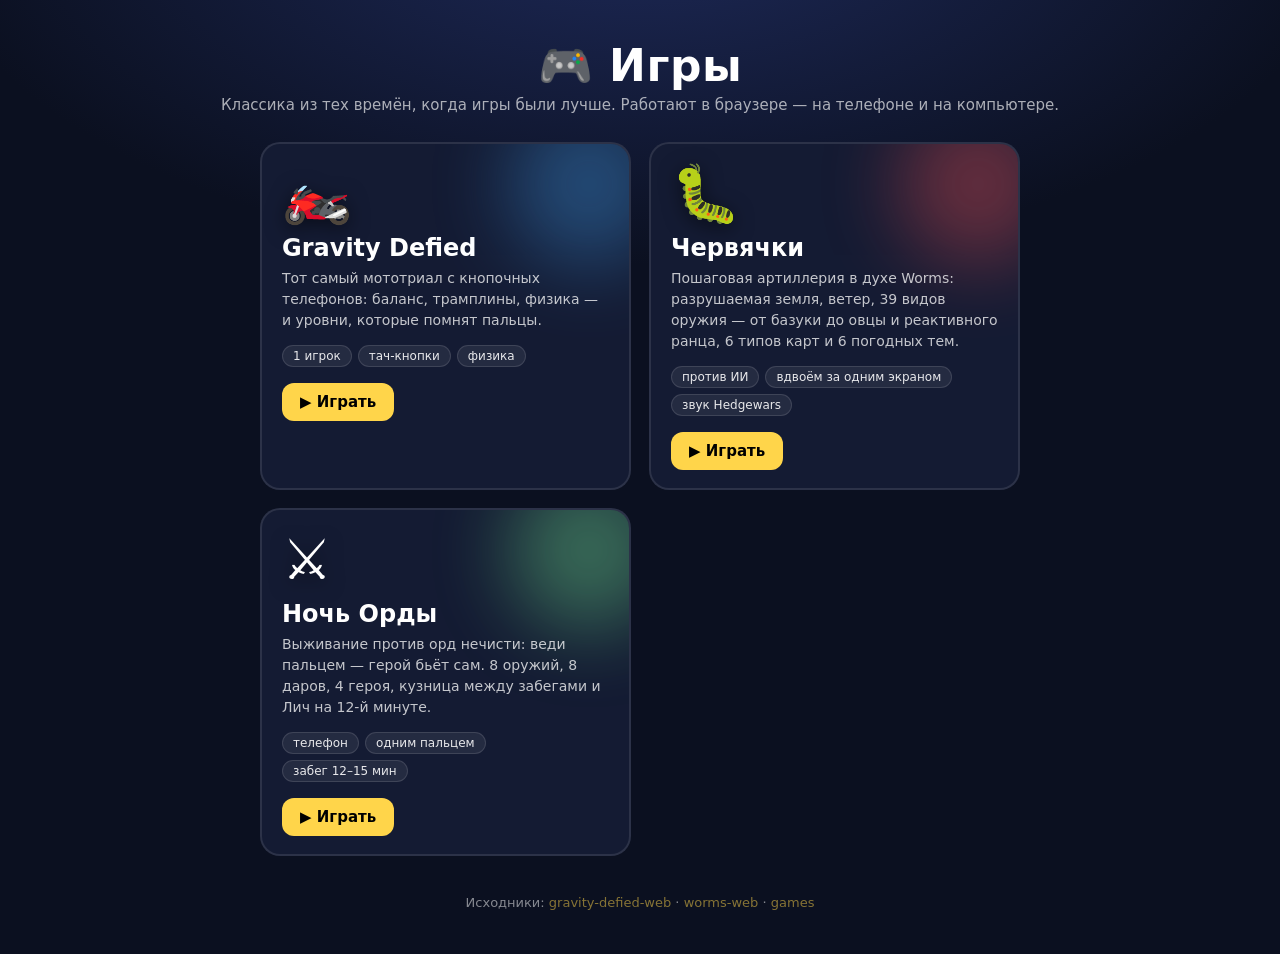
==== index.html @ 0b1fb6f7 "Ночь Орды v1: выживание против орд для телефона Co-Authored-By: Claude Opus 5.5 <noreply@anthropic.c" ====
<!DOCTYPE html>
<html lang="ru">
<head>
<meta charset="utf-8">
<meta name="viewport" content="width=device-width, initial-scale=1, viewport-fit=cover">
<title>🎮 Игры Павла</title>
<style>
  :root{color-scheme:dark}
  *{box-sizing:border-box}
  html,body{margin:0;min-height:100%;background:#0b1020;color:#fff;font-family:system-ui,Segoe UI,Roboto,sans-serif}
  body{display:flex;flex-direction:column;align-items:center;padding:28px 16px 40px;background:radial-gradient(1200px 600px at 50% -10%,#1e2a5a 0%,#0b1020 60%)}
  h1{font-size:clamp(28px,6vw,44px);margin:12px 0 4px;letter-spacing:.5px}
  .sub{opacity:.65;font-size:15px;margin-bottom:28px;text-align:center}
  .grid{display:grid;grid-template-columns:repeat(auto-fit,minmax(280px,1fr));gap:18px;width:min(760px,100%)}
  a.card{display:block;text-decoration:none;color:#fff;background:#141b33;border:2px solid #ffffff1a;border-radius:20px;padding:22px 20px 18px;transition:transform .15s,border-color .15s,box-shadow .15s;position:relative;overflow:hidden}
  a.card:hover,a.card:focus-visible{transform:translateY(-3px);border-color:#ffd54a;box-shadow:0 12px 40px #0008;outline:none}
  a.card:active{transform:translateY(0)}
  .icon{font-size:56px;line-height:1;margin-bottom:12px;filter:drop-shadow(0 4px 10px #0008)}
  .name{font-size:24px;font-weight:700;margin-bottom:6px}
  .desc{opacity:.75;font-size:14px;line-height:1.5;min-height:63px}
  .tags{display:flex;flex-wrap:wrap;gap:6px;margin-top:14px}
  .tag{font-size:12px;background:#ffffff14;border:1px solid #ffffff22;border-radius:999px;padding:3px 10px;opacity:.9}
  .play{display:inline-block;margin-top:16px;background:#ffd54a;color:#000;font-weight:700;border-radius:12px;padding:10px 18px;font-size:15px}
  .glow{position:absolute;right:-40px;top:-40px;width:160px;height:160px;border-radius:50%;filter:blur(40px);opacity:.35;pointer-events:none}
  footer{margin-top:36px;opacity:.5;font-size:13px;text-align:center;line-height:1.7}
  footer a{color:#ffd54a;text-decoration:none}
</style>
</head>
<body>
  <h1>🎮 Игры</h1>
  <div class="sub">Классика из тех времён, когда игры были лучше. Работают в браузере — на телефоне и на компьютере.</div>
  <div class="grid">
    <a class="card" href="https://pavel-ai-dev.github.io/gravity-defied-web/">
      <div class="glow" style="background:#42a5f5"></div>
      <div class="icon">🏍️</div>
      <div class="name">Gravity Defied</div>
      <div class="desc">Тот самый мототриал с кнопочных телефонов: баланс, трамплины, физика — и уровни, которые помнят пальцы.</div>
      <div class="tags"><span class="tag">1 игрок</span><span class="tag">тач-кнопки</span><span class="tag">физика</span></div>
      <span class="play">▶ Играть</span>
    </a>
    <a class="card" href="https://pavel-ai-dev.github.io/worms-web/">
      <div class="glow" style="background:#ff5252"></div>
      <div class="icon">🐛</div>
      <div class="name">Червячки</div>
      <div class="desc">Пошаговая артиллерия в духе Worms: разрушаемая земля, ветер, 39 видов оружия — от базуки до овцы и реактивного ранца, 6 типов карт и 6 погодных тем.</div>
      <div class="tags"><span class="tag">против ИИ</span><span class="tag">вдвоём за одним экраном</span><span class="tag">звук Hedgewars</span></div>
      <span class="play">▶ Играть</span>
    </a>
    <a class="card" href="https://pavel-ai-dev.github.io/games/survivors/">
      <div class="glow" style="background:#7dff9a"></div>
      <div class="icon">⚔️</div>
      <div class="name">Ночь Орды</div>
      <div class="desc">Выживание против орд нечисти: веди пальцем — герой бьёт сам. 8 оружий, 8 даров, 4 героя, кузница между забегами и Лич на 12-й минуте.</div>
      <div class="tags"><span class="tag">телефон</span><span class="tag">одним пальцем</span><span class="tag">забег 12–15 мин</span></div>
      <span class="play">▶ Играть</span>
    </a>
  </div>
  <footer>
    Исходники: <a href="https://github.com/pavel-ai-dev/gravity-defied-web">gravity-defied-web</a> ·
    <a href="https://github.com/pavel-ai-dev/worms-web">worms-web</a> ·
    <a href="https://github.com/pavel-ai-dev/games">games</a>
  </footer>
</body>
</html>
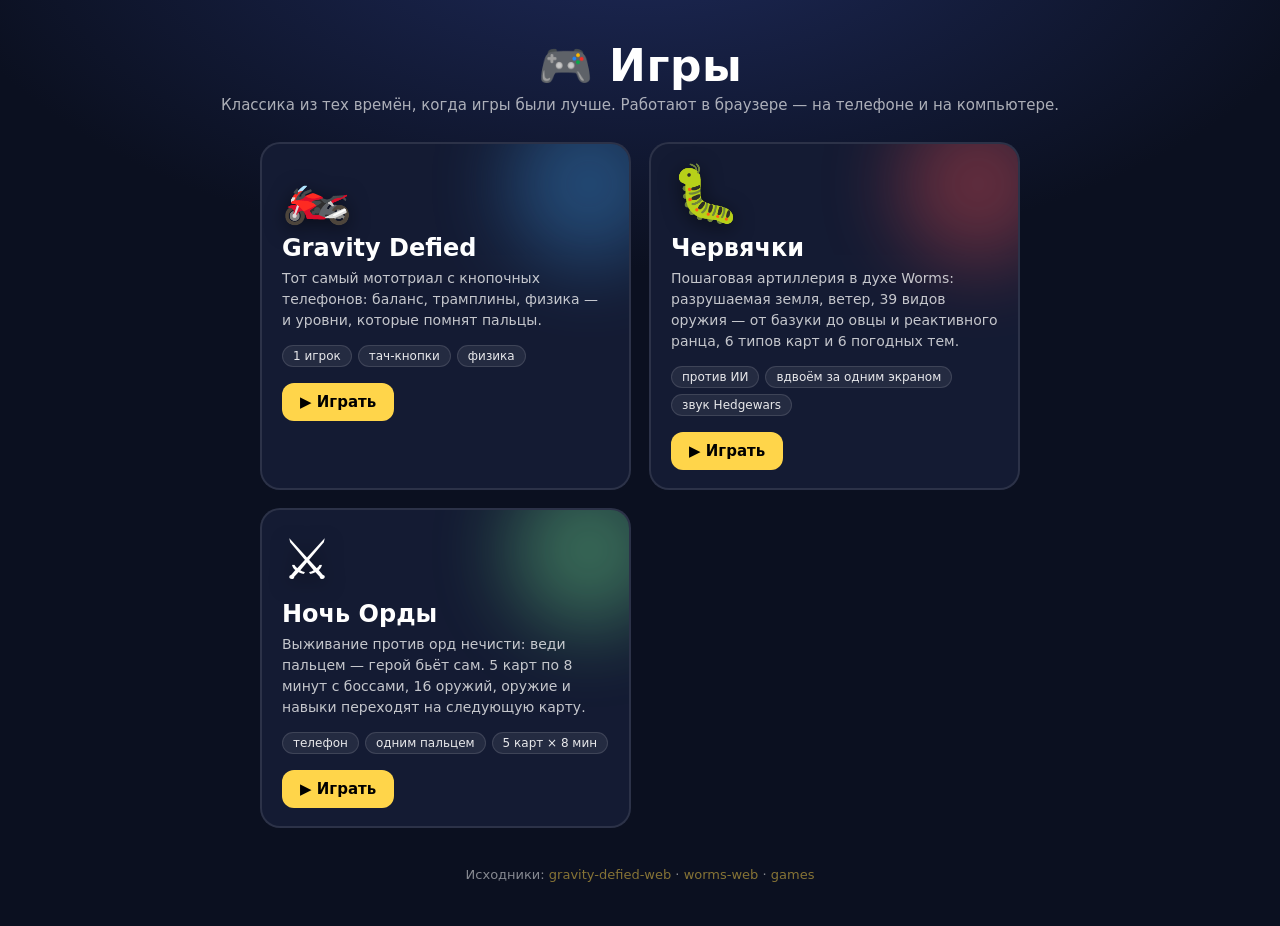
==== commit 99800b4e: "Витрина: games.json — единый список игр (его читает панель JARVIS), карточка Ночи Орды v2 Co-Authore" ====
--- a/index.html
+++ b/index.html
@@ -50,8 +50,8 @@
       <div class="glow" style="background:#7dff9a"></div>
       <div class="icon">⚔️</div>
       <div class="name">Ночь Орды</div>
-      <div class="desc">Выживание против орд нечисти: веди пальцем — герой бьёт сам. 8 оружий, 8 даров, 4 героя, кузница между забегами и Лич на 12-й минуте.</div>
-      <div class="tags"><span class="tag">телефон</span><span class="tag">одним пальцем</span><span class="tag">забег 12–15 мин</span></div>
+      <div class="desc">Выживание против орд нечисти: веди пальцем — герой бьёт сам. 5 карт по 8 минут с боссами, 16 оружий, оружие и навыки переходят на следующую карту.</div>
+      <div class="tags"><span class="tag">телефон</span><span class="tag">одним пальцем</span><span class="tag">5 карт × 8 мин</span></div>
       <span class="play">▶ Играть</span>
     </a>
   </div>
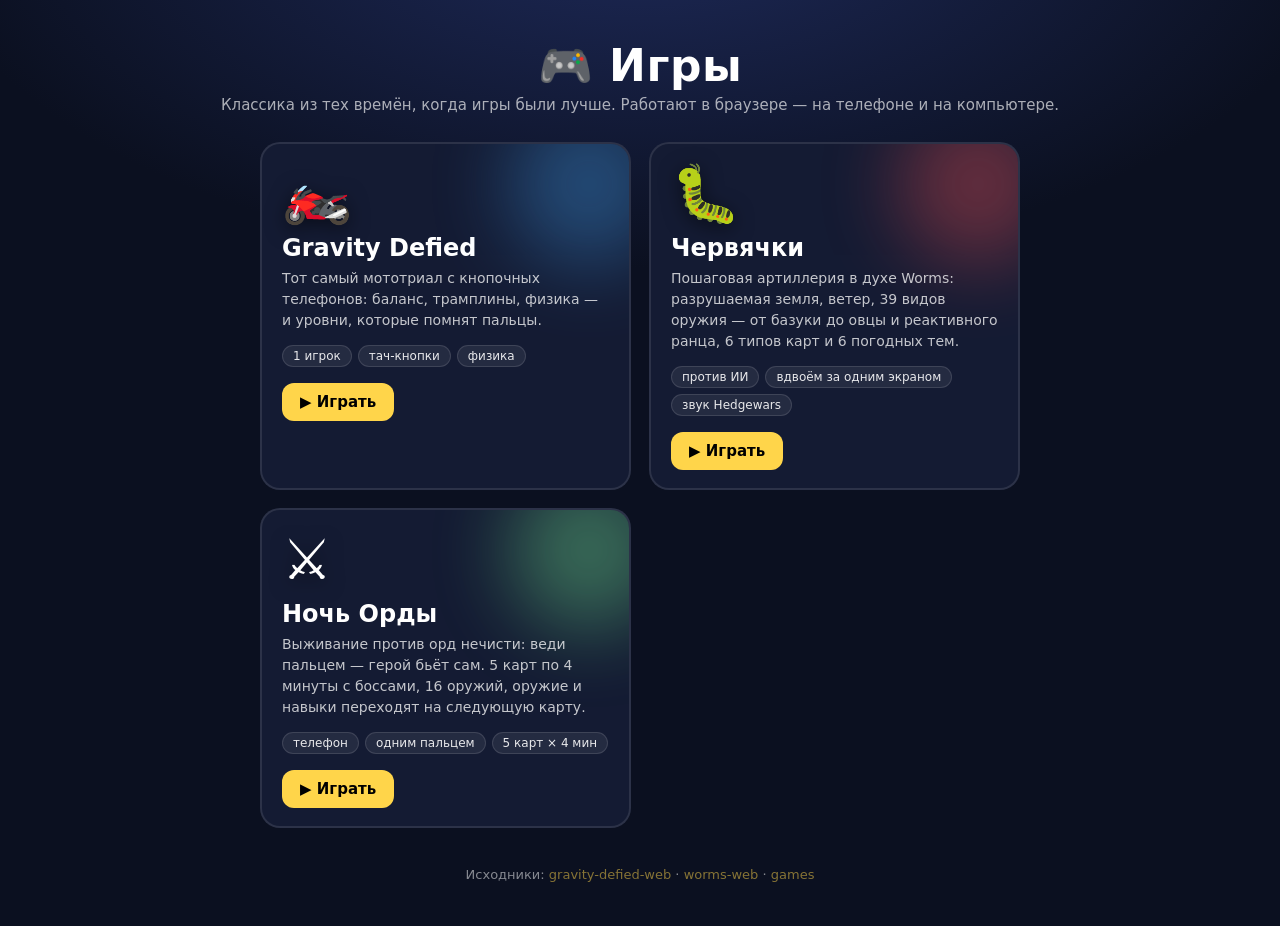
==== commit ce34e0a2: "Ночь Орды: карты по 4 минуты (босс на 3:00), волны и сложность сжаты, опыт быстрее Co-Authored-By: C" ====
--- a/index.html
+++ b/index.html
@@ -50,8 +50,8 @@
       <div class="glow" style="background:#7dff9a"></div>
       <div class="icon">⚔️</div>
       <div class="name">Ночь Орды</div>
-      <div class="desc">Выживание против орд нечисти: веди пальцем — герой бьёт сам. 5 карт по 8 минут с боссами, 16 оружий, оружие и навыки переходят на следующую карту.</div>
-      <div class="tags"><span class="tag">телефон</span><span class="tag">одним пальцем</span><span class="tag">5 карт × 8 мин</span></div>
+      <div class="desc">Выживание против орд нечисти: веди пальцем — герой бьёт сам. 5 карт по 4 минуты с боссами, 16 оружий, оружие и навыки переходят на следующую карту.</div>
+      <div class="tags"><span class="tag">телефон</span><span class="tag">одним пальцем</span><span class="tag">5 карт × 4 мин</span></div>
       <span class="play">▶ Играть</span>
     </a>
   </div>
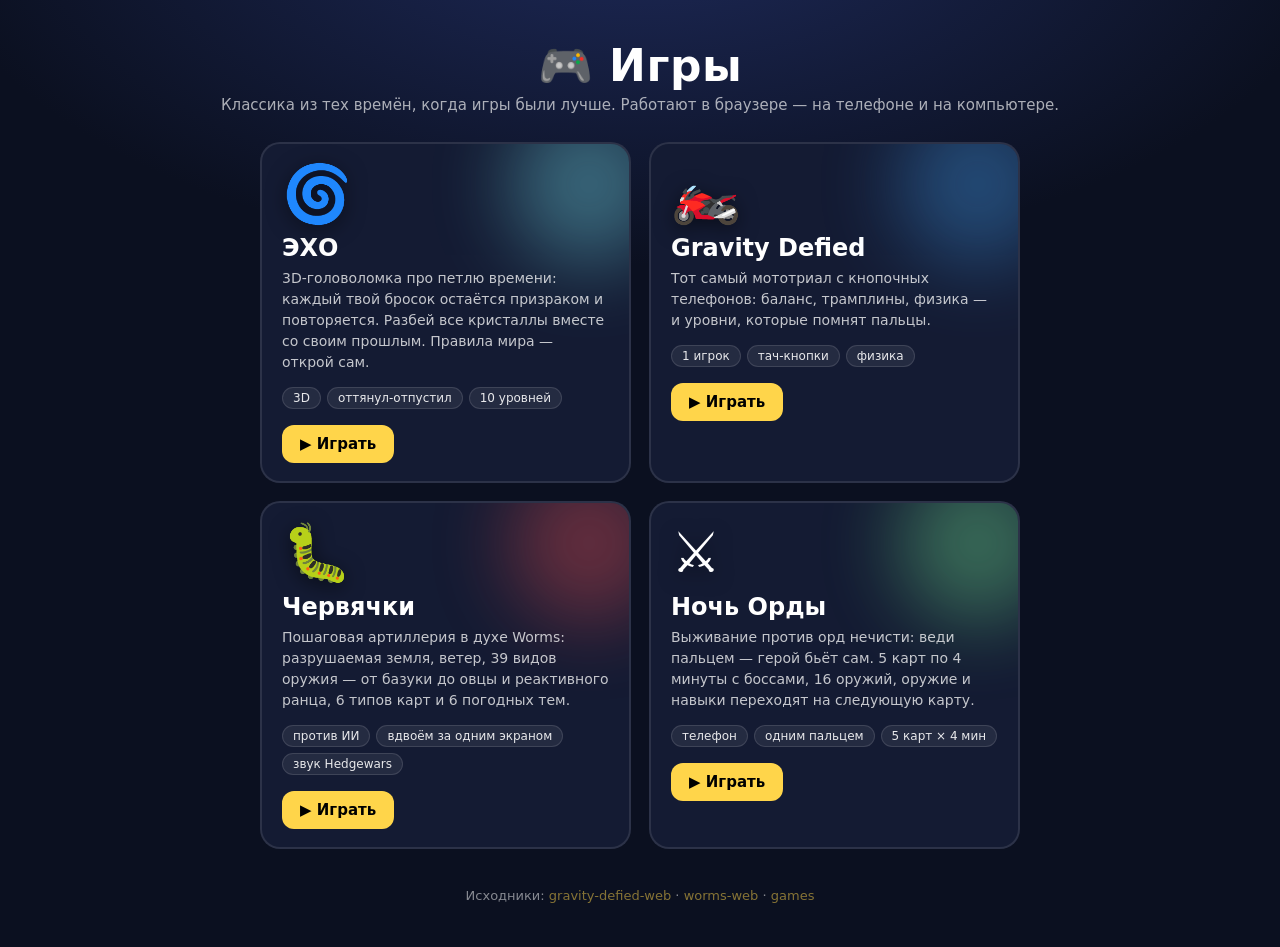
==== commit 554218b6: "ЭХО: 3D-головоломка с петлёй времени — призраки прошлых бросков, 10 уровней, скрытые правила мира Co" ====
--- a/index.html
+++ b/index.html
@@ -30,6 +30,14 @@
   <h1>🎮 Игры</h1>
   <div class="sub">Классика из тех времён, когда игры были лучше. Работают в браузере — на телефоне и на компьютере.</div>
   <div class="grid">
+    <a class="card" href="https://pavel-ai-dev.github.io/games/echo/">
+      <div class="glow" style="background:#7ff6ff"></div>
+      <div class="icon">🌀</div>
+      <div class="name">ЭХО</div>
+      <div class="desc">3D-головоломка про петлю времени: каждый твой бросок остаётся призраком и повторяется. Разбей все кристаллы вместе со своим прошлым. Правила мира — открой сам.</div>
+      <div class="tags"><span class="tag">3D</span><span class="tag">оттянул-отпустил</span><span class="tag">10 уровней</span></div>
+      <span class="play">▶ Играть</span>
+    </a>
     <a class="card" href="https://pavel-ai-dev.github.io/gravity-defied-web/">
       <div class="glow" style="background:#42a5f5"></div>
       <div class="icon">🏍️</div>
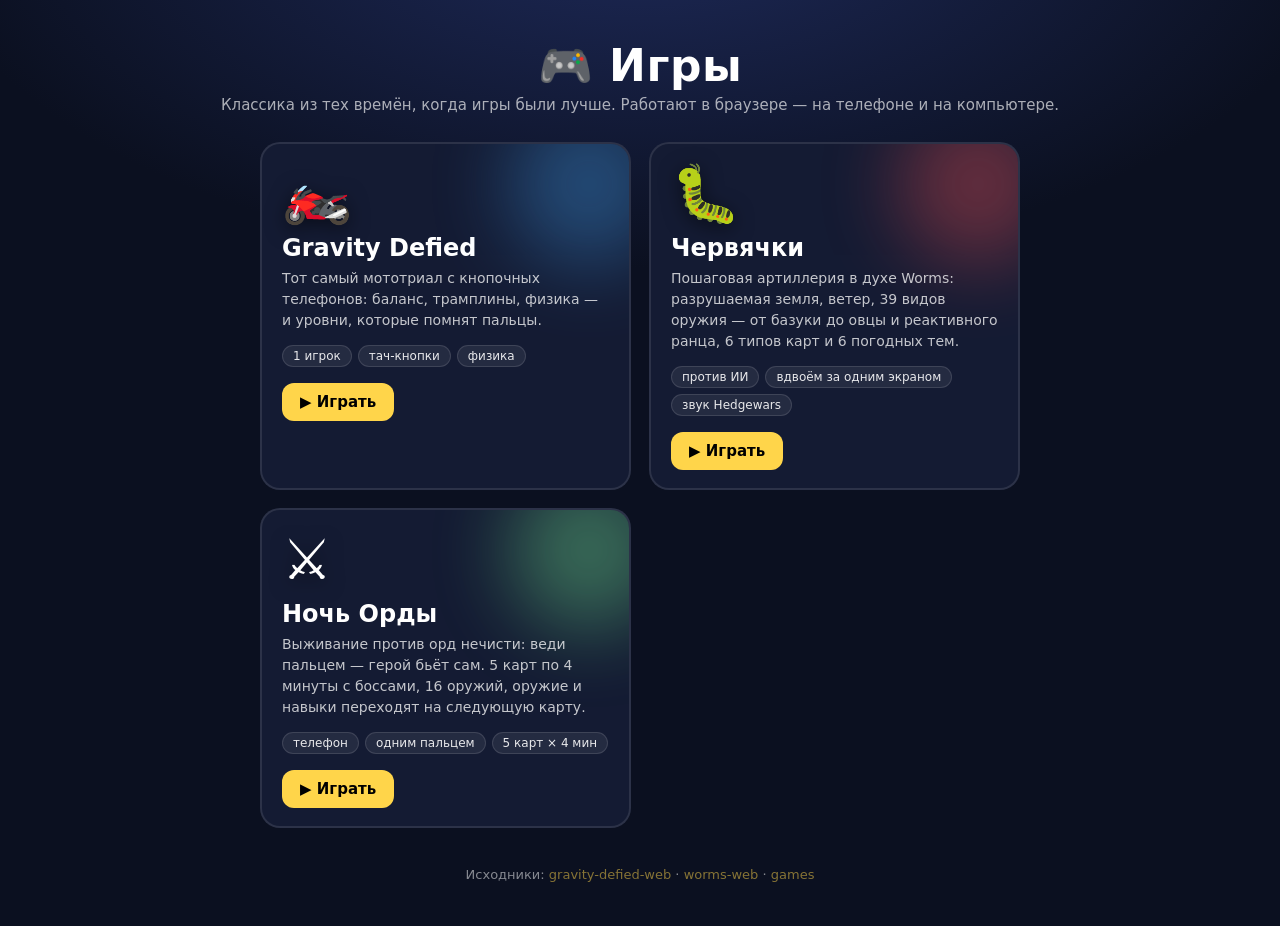
==== commit bae55614: "Удалена ЭХО по отзыву Павла Co-Authored-By: Claude Opus 5.5 <noreply@anthropic.com>" ====
--- a/index.html
+++ b/index.html
@@ -30,14 +30,6 @@
   <h1>🎮 Игры</h1>
   <div class="sub">Классика из тех времён, когда игры были лучше. Работают в браузере — на телефоне и на компьютере.</div>
   <div class="grid">
-    <a class="card" href="https://pavel-ai-dev.github.io/games/echo/">
-      <div class="glow" style="background:#7ff6ff"></div>
-      <div class="icon">🌀</div>
-      <div class="name">ЭХО</div>
-      <div class="desc">3D-головоломка про петлю времени: каждый твой бросок остаётся призраком и повторяется. Разбей все кристаллы вместе со своим прошлым. Правила мира — открой сам.</div>
-      <div class="tags"><span class="tag">3D</span><span class="tag">оттянул-отпустил</span><span class="tag">10 уровней</span></div>
-      <span class="play">▶ Играть</span>
-    </a>
     <a class="card" href="https://pavel-ai-dev.github.io/gravity-defied-web/">
       <div class="glow" style="background:#42a5f5"></div>
       <div class="icon">🏍️</div>
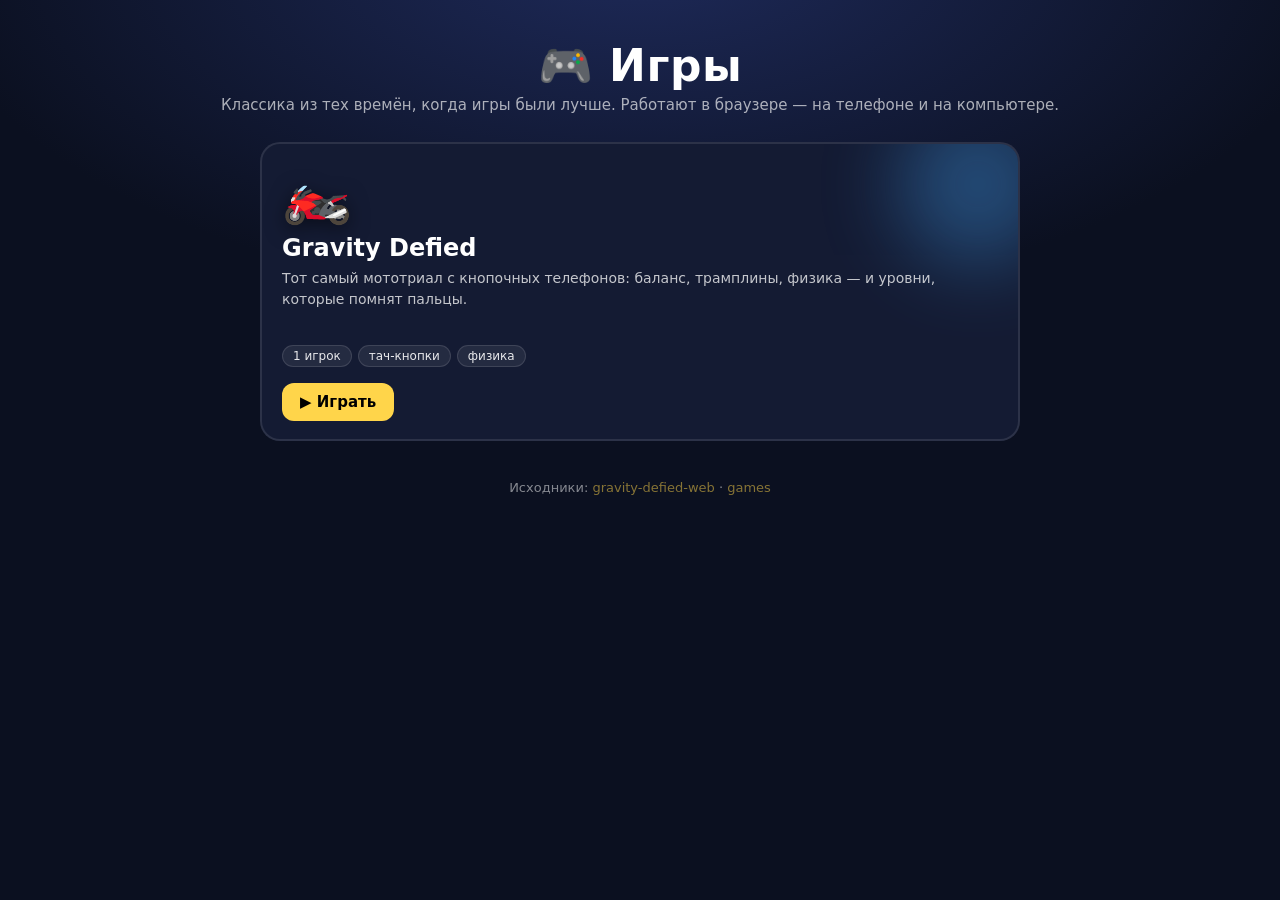
==== commit 069a7b08: "Удалены Червячки и Ночь Орды с витрины по просьбе Павла Co-Authored-By: Claude Opus 5.5 <noreply@ant" ====
--- a/index.html
+++ b/index.html
@@ -38,26 +38,9 @@
       <div class="tags"><span class="tag">1 игрок</span><span class="tag">тач-кнопки</span><span class="tag">физика</span></div>
       <span class="play">▶ Играть</span>
     </a>
-    <a class="card" href="https://pavel-ai-dev.github.io/worms-web/">
-      <div class="glow" style="background:#ff5252"></div>
-      <div class="icon">🐛</div>
-      <div class="name">Червячки</div>
-      <div class="desc">Пошаговая артиллерия в духе Worms: разрушаемая земля, ветер, 39 видов оружия — от базуки до овцы и реактивного ранца, 6 типов карт и 6 погодных тем.</div>
-      <div class="tags"><span class="tag">против ИИ</span><span class="tag">вдвоём за одним экраном</span><span class="tag">звук Hedgewars</span></div>
-      <span class="play">▶ Играть</span>
-    </a>
-    <a class="card" href="https://pavel-ai-dev.github.io/games/survivors/">
-      <div class="glow" style="background:#7dff9a"></div>
-      <div class="icon">⚔️</div>
-      <div class="name">Ночь Орды</div>
-      <div class="desc">Выживание против орд нечисти: веди пальцем — герой бьёт сам. 5 карт по 4 минуты с боссами, 16 оружий, оружие и навыки переходят на следующую карту.</div>
-      <div class="tags"><span class="tag">телефон</span><span class="tag">одним пальцем</span><span class="tag">5 карт × 4 мин</span></div>
-      <span class="play">▶ Играть</span>
-    </a>
   </div>
   <footer>
     Исходники: <a href="https://github.com/pavel-ai-dev/gravity-defied-web">gravity-defied-web</a> ·
-    <a href="https://github.com/pavel-ai-dev/worms-web">worms-web</a> ·
     <a href="https://github.com/pavel-ai-dev/games">games</a>
   </footer>
 </body>
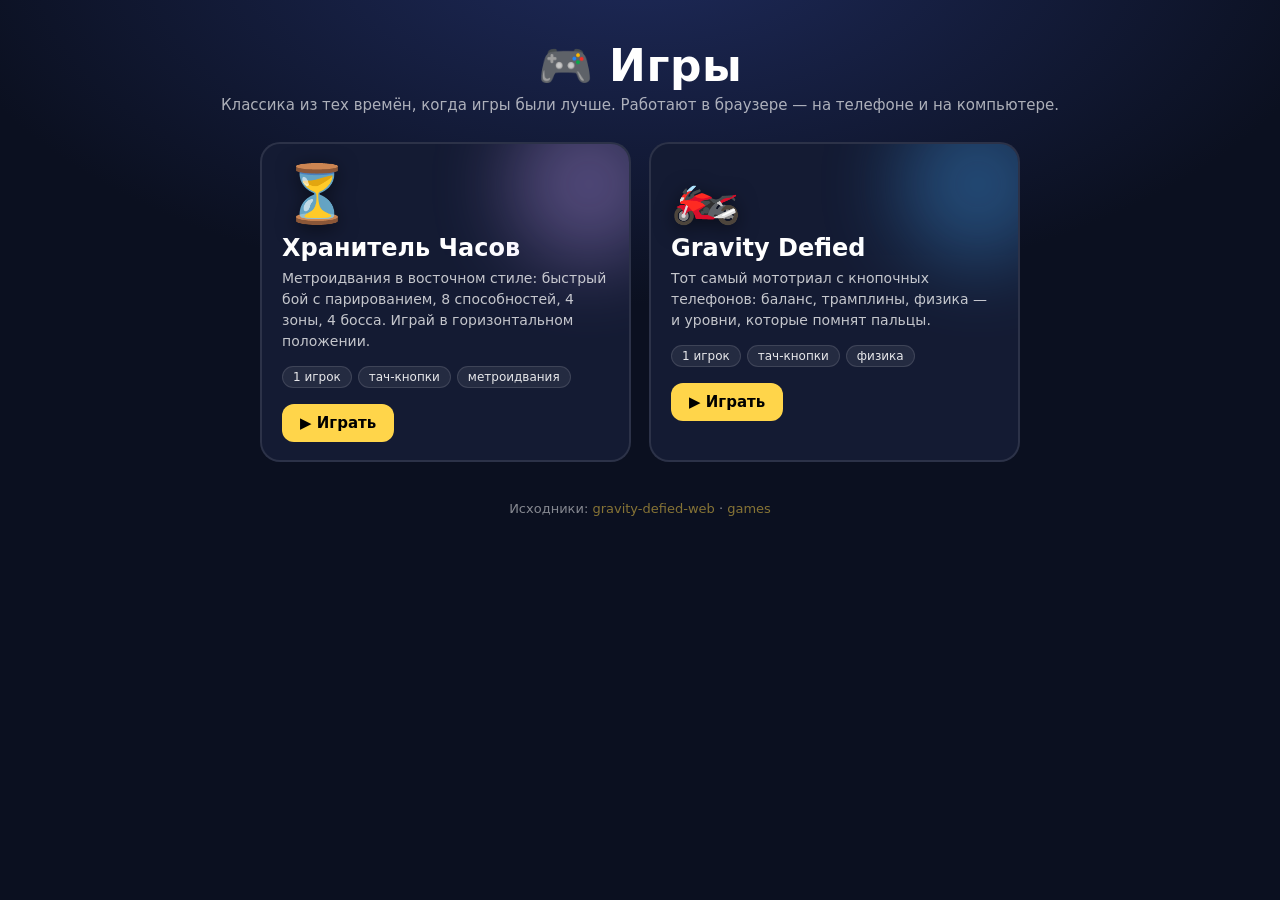
==== commit a418fccf: "Хранитель Часов: 4 зоны, 4 босса, враги, графика, главная страница в витрине Финальная сборка: зоны " ====
--- a/index.html
+++ b/index.html
@@ -30,6 +30,14 @@
   <h1>🎮 Игры</h1>
   <div class="sub">Классика из тех времён, когда игры были лучше. Работают в браузере — на телефоне и на компьютере.</div>
   <div class="grid">
+    <a class="card" href="keeper/">
+      <div class="glow" style="background:#c8a2ff"></div>
+      <div class="icon">⏳</div>
+      <div class="name">Хранитель Часов</div>
+      <div class="desc">Метроидвания в восточном стиле: быстрый бой с парированием, 8 способностей, 4 зоны, 4 босса. Играй в горизонтальном положении.</div>
+      <div class="tags"><span class="tag">1 игрок</span><span class="tag">тач-кнопки</span><span class="tag">метроидвания</span></div>
+      <span class="play">▶ Играть</span>
+    </a>
     <a class="card" href="https://pavel-ai-dev.github.io/gravity-defied-web/">
       <div class="glow" style="background:#42a5f5"></div>
       <div class="icon">🏍️</div>
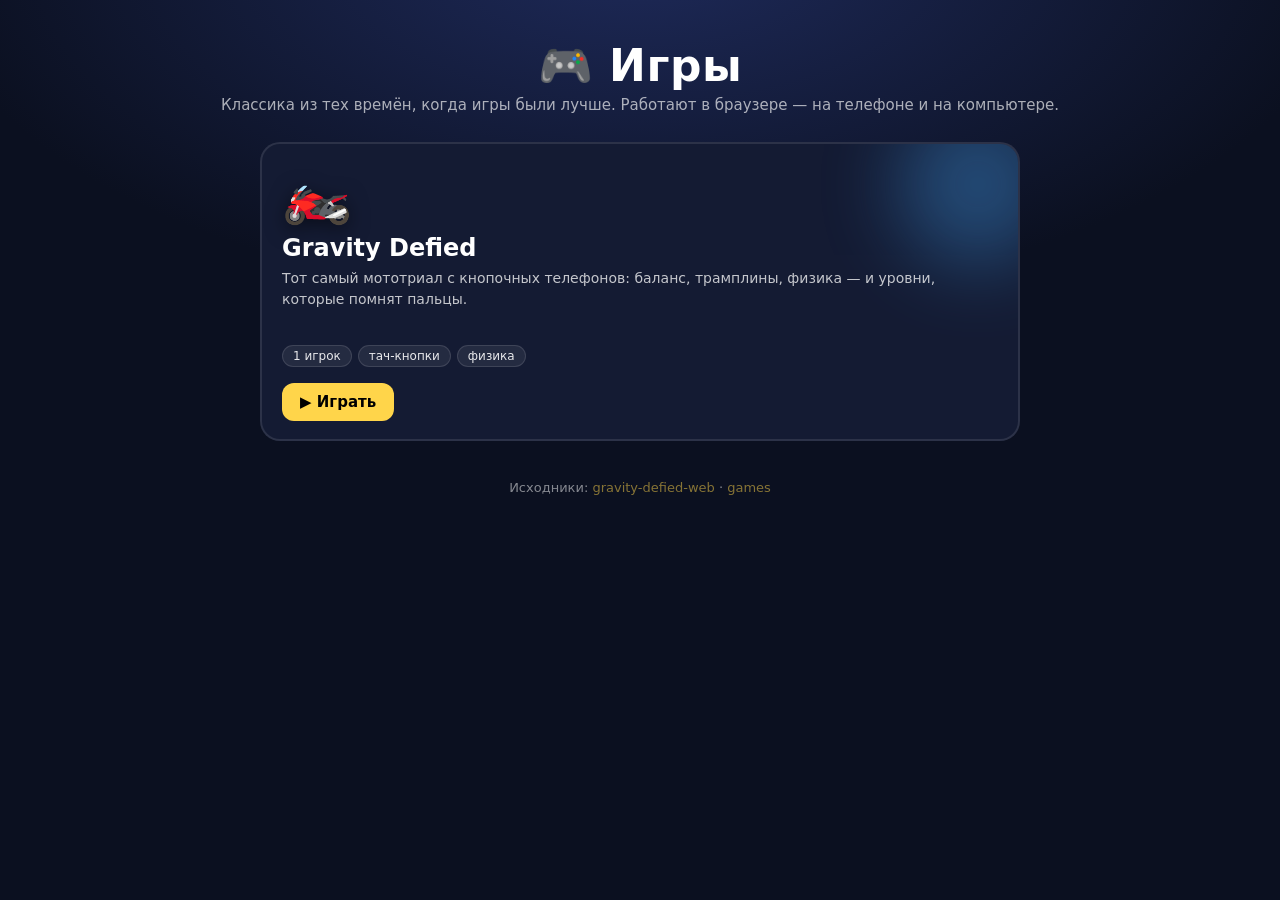
==== commit 4f636c52: "chore(games): Remove Keeper of Hours from the showcase Delete the game, its card, games.json entry a" ====
--- a/index.html
+++ b/index.html
@@ -30,14 +30,6 @@
   <h1>🎮 Игры</h1>
   <div class="sub">Классика из тех времён, когда игры были лучше. Работают в браузере — на телефоне и на компьютере.</div>
   <div class="grid">
-    <a class="card" href="keeper/">
-      <div class="glow" style="background:#c8a2ff"></div>
-      <div class="icon">⏳</div>
-      <div class="name">Хранитель Часов</div>
-      <div class="desc">Метроидвания в восточном стиле: быстрый бой с парированием, 8 способностей, 4 зоны, 4 босса. Играй в горизонтальном положении.</div>
-      <div class="tags"><span class="tag">1 игрок</span><span class="tag">тач-кнопки</span><span class="tag">метроидвания</span></div>
-      <span class="play">▶ Играть</span>
-    </a>
     <a class="card" href="https://pavel-ai-dev.github.io/gravity-defied-web/">
       <div class="glow" style="background:#42a5f5"></div>
       <div class="icon">🏍️</div>
